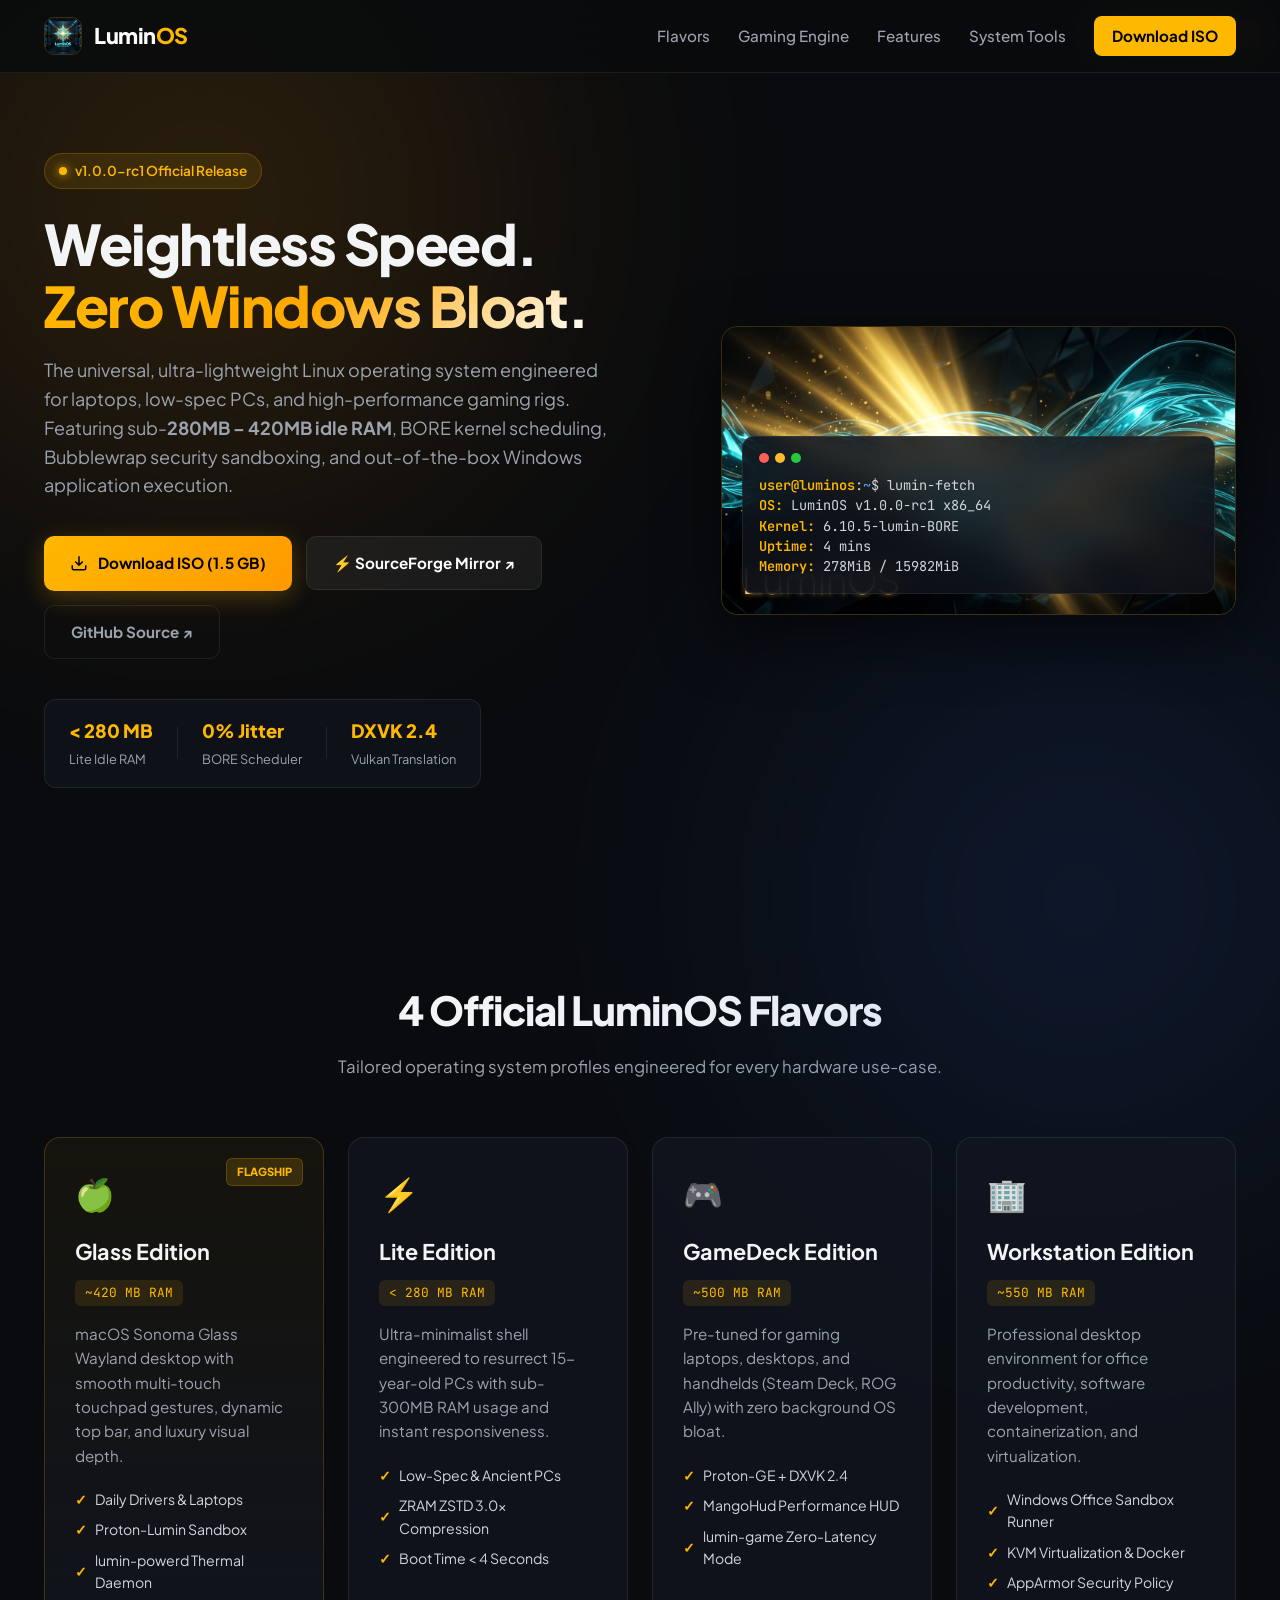
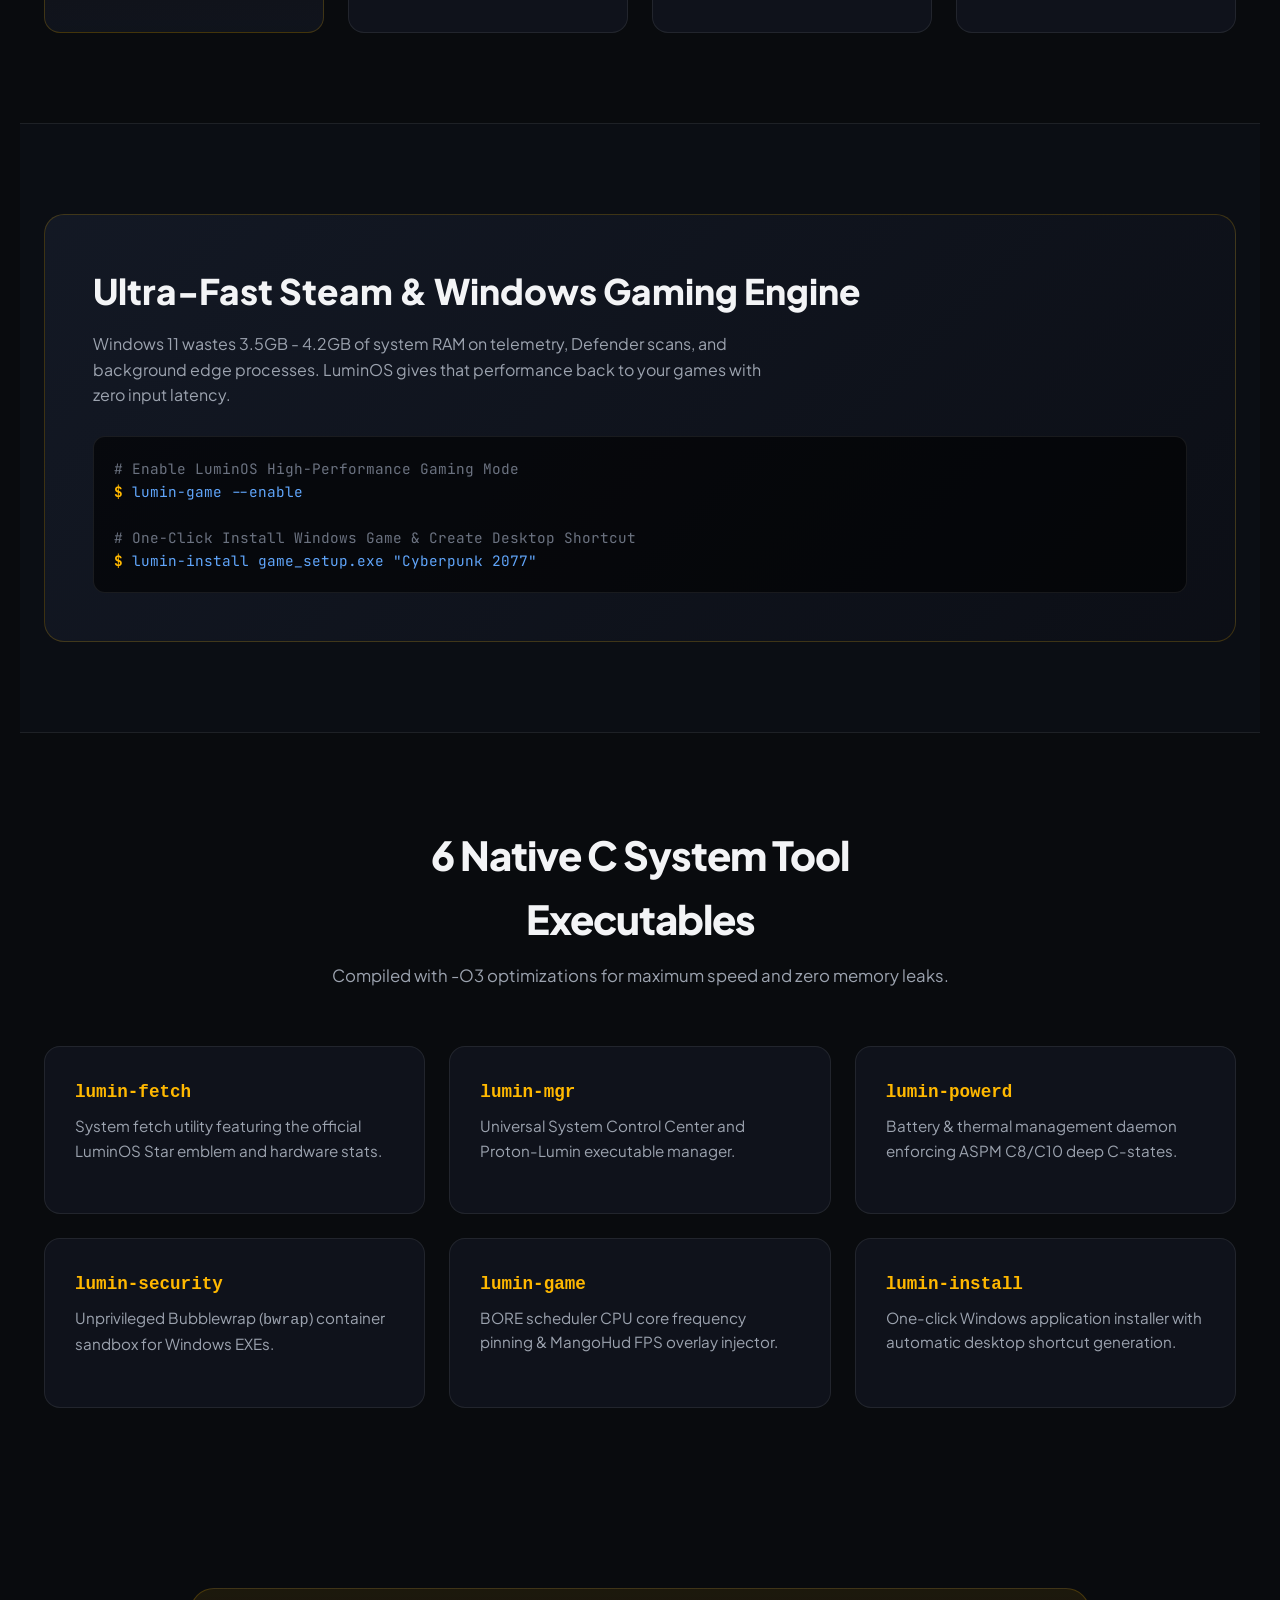
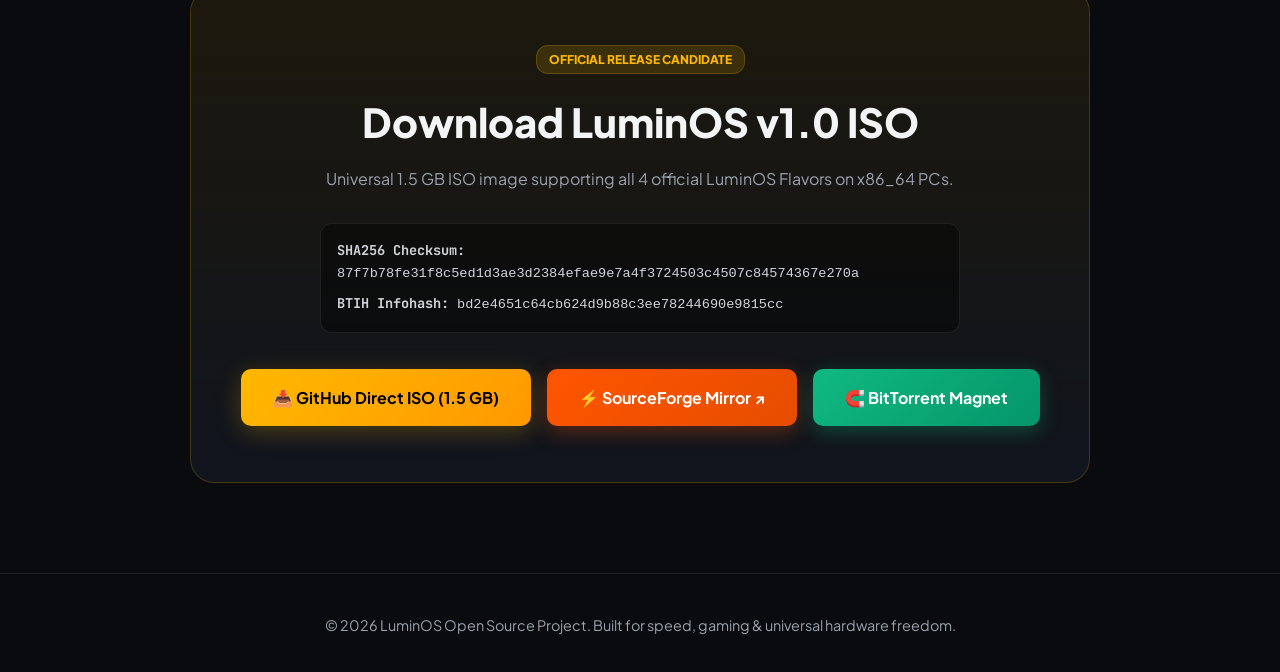
==== index.html @ b8eb276e "Fix: Deploy custom glassmorphic website directly to repo root with .nojekyll" ====
<!DOCTYPE html>
<html lang="en">
<head>
  <meta charset="UTF-8" />
  <meta name="viewport" content="width=device-width, initial-scale=1.0" />
  <title>LuminOS — Universal Ultra-Lightweight OS & Gaming Engine</title>
  <link rel="preconnect" href="https://fonts.googleapis.com">
  <link rel="preconnect" href="https://fonts.gstatic.com" crossorigin>
  <link href="https://fonts.googleapis.com/css2?family=Plus+Jakarta+Sans:wght@300;400;500;600;700;800&family=JetBrains+Mono:wght@400;500;600&display=swap" rel="stylesheet">
  <link rel="stylesheet" href="style.css" />
</head>
<body>
  <!-- Background Glow FX -->
  <div class="bg-glow-orb orb-1"></div>
  <div class="bg-glow-orb orb-2"></div>

  <!-- Navigation Bar -->
  <nav class="navbar">
    <div class="nav-container">
      <a href="#" class="nav-brand">
        <img src="assets/lumin-logo.jpg" alt="LuminOS Logo" class="brand-logo" />
        <span class="brand-name">Lumin<span>OS</span></span>
      </a>
      <div class="nav-links">
        <a href="#flavors">Flavors</a>
        <a href="#gaming">Gaming Engine</a>
        <a href="#features">Features</a>
        <a href="#tools">System Tools</a>
        <a href="#download" class="nav-btn-primary">Download ISO</a>
      </div>
    </div>
  </nav>

  <!-- Hero Section -->
  <header class="hero">
    <div class="hero-container">
      <div class="hero-text">
        <div class="hero-badge">
          <span class="badge-dot"></span>
          <span>v1.0.0-rc1 Official Release</span>
        </div>
        <h1 class="hero-title">
          Weightless Speed.<br>
          <span class="text-gradient">Zero Windows Bloat.</span>
        </h1>
        <p class="hero-description">
          The universal, ultra-lightweight Linux operating system engineered for laptops, low-spec PCs, and high-performance gaming rigs. Featuring sub-<strong>280MB – 420MB idle RAM</strong>, BORE kernel scheduling, Bubblewrap security sandboxing, and out-of-the-box Windows application execution.
        </p>

        <div class="hero-actions">
          <a href="#download" class="btn btn-gold">
            <svg class="btn-icon" viewBox="0 0 24 24" fill="none" stroke="currentColor" stroke-width="2"><path d="M21 15v4a2 2 0 0 1-2 2H5a2 2 0 0 1-2-2v-4M7 10l5 5 5-5M12 15V3"/></svg>
            Download ISO (1.5 GB)
          </a>
          <a href="https://sourceforge.net/projects/luminos/" target="_blank" class="btn btn-glass">
            ⚡ SourceForge Mirror ↗
          </a>
          <a href="https://github.com/nosleepzzz/luminos" target="_blank" class="btn btn-outline">
            GitHub Source ↗
          </a>
        </div>

        <div class="hero-stats">
          <div class="stat-item">
            <span class="stat-val">&lt; 280 MB</span>
            <span class="stat-lbl">Lite Idle RAM</span>
          </div>
          <div class="stat-divider"></div>
          <div class="stat-item">
            <span class="stat-val">0% Jitter</span>
            <span class="stat-lbl">BORE Scheduler</span>
          </div>
          <div class="stat-divider"></div>
          <div class="stat-item">
            <span class="stat-val">DXVK 2.4</span>
            <span class="stat-lbl">Vulkan Translation</span>
          </div>
        </div>
      </div>

      <div class="hero-visual">
        <div class="wallpaper-wrapper">
          <img src="assets/lumin-wallpaper.jpg" alt="LuminOS Desktop Wallpaper" class="hero-wallpaper" />
          <div class="glass-overlay-card">
            <div class="window-dots">
              <span class="dot red"></span>
              <span class="dot yellow"></span>
              <span class="dot green"></span>
            </div>
            <div class="fetch-preview">
              <span class="c-gold">user@luminos</span>:<span class="c-blue">~</span>$ lumin-fetch<br>
              <span class="c-gold">OS:</span> LuminOS v1.0.0-rc1 x86_64<br>
              <span class="c-gold">Kernel:</span> 6.10.5-lumin-BORE<br>
              <span class="c-gold">Uptime:</span> 4 mins<br>
              <span class="c-gold">Memory:</span> 278MiB / 15982MiB
            </div>
          </div>
        </div>
      </div>
    </div>
  </header>

  <!-- Flavors Section -->
  <section id="flavors" class="section">
    <div class="section-header">
      <h2 class="section-title">4 Official LuminOS Flavors</h2>
      <p class="section-desc">Tailored operating system profiles engineered for every hardware use-case.</p>
    </div>

    <div class="grid-4">
      <div class="card flavor-card featured">
        <div class="card-tag">FLAGSHIP</div>
        <div class="card-icon">🍏</div>
        <h3>Glass Edition</h3>
        <div class="ram-pill">~420 MB RAM</div>
        <p>macOS Sonoma Glass Wayland desktop with smooth multi-touch touchpad gestures, dynamic top bar, and luxury visual depth.</p>
        <ul class="check-list">
          <li>Daily Drivers & Laptops</li>
          <li>Proton-Lumin Sandbox</li>
          <li>lumin-powerd Thermal Daemon</li>
        </ul>
      </div>

      <div class="card flavor-card">
        <div class="card-icon">⚡</div>
        <h3>Lite Edition</h3>
        <div class="ram-pill">&lt; 280 MB RAM</div>
        <p>Ultra-minimalist shell engineered to resurrect 15-year-old PCs with sub-300MB RAM usage and instant responsiveness.</p>
        <ul class="check-list">
          <li>Low-Spec & Ancient PCs</li>
          <li>ZRAM ZSTD 3.0x Compression</li>
          <li>Boot Time &lt; 4 Seconds</li>
        </ul>
      </div>

      <div class="card flavor-card">
        <div class="card-icon">🎮</div>
        <h3>GameDeck Edition</h3>
        <div class="ram-pill">~500 MB RAM</div>
        <p>Pre-tuned for gaming laptops, desktops, and handhelds (Steam Deck, ROG Ally) with zero background OS bloat.</p>
        <ul class="check-list">
          <li>Proton-GE + DXVK 2.4</li>
          <li>MangoHud Performance HUD</li>
          <li>lumin-game Zero-Latency Mode</li>
        </ul>
      </div>

      <div class="card flavor-card">
        <div class="card-icon">🏢</div>
        <h3>Workstation Edition</h3>
        <div class="ram-pill">~550 MB RAM</div>
        <p>Professional desktop environment for office productivity, software development, containerization, and virtualization.</p>
        <ul class="check-list">
          <li>Windows Office Sandbox Runner</li>
          <li>KVM Virtualization & Docker</li>
          <li>AppArmor Security Policy</li>
        </ul>
      </div>
    </div>
  </section>

  <!-- Gaming Engine Banner -->
  <section id="gaming" class="section section-dark">
    <div class="container">
      <div class="gaming-banner">
        <div class="gb-content">
          <div class="card-tag gold">ZERO WINDOWS BULLSHIT</div>
          <h2>Ultra-Fast Steam & Windows Gaming Engine</h2>
          <p>Windows 11 wastes 3.5GB - 4.2GB of system RAM on telemetry, Defender scans, and background edge processes. LuminOS gives that performance back to your games with zero input latency.</p>

          <div class="code-block">
            <span class="code-comment"># Enable LuminOS High-Performance Gaming Mode</span><br>
            <span class="code-prompt">$</span> <span class="code-cmd">lumin-game --enable</span><br><br>
            <span class="code-comment"># One-Click Install Windows Game & Create Desktop Shortcut</span><br>
            <span class="code-prompt">$</span> <span class="code-cmd">lumin-install game_setup.exe "Cyberpunk 2077"</span>
          </div>
        </div>
      </div>
    </div>
  </section>

  <!-- Native C Tools Suite -->
  <section id="tools" class="section">
    <div class="section-header">
      <h2 class="section-title">6 Native C System Tool Executables</h2>
      <p class="section-desc">Compiled with -O3 optimizations for maximum speed and zero memory leaks.</p>
    </div>

    <div class="grid-3">
      <div class="card tool-card">
        <h4><code>lumin-fetch</code></h4>
        <p>System fetch utility featuring the official LuminOS Star emblem and hardware stats.</p>
      </div>
      <div class="card tool-card">
        <h4><code>lumin-mgr</code></h4>
        <p>Universal System Control Center and Proton-Lumin executable manager.</p>
      </div>
      <div class="card tool-card">
        <h4><code>lumin-powerd</code></h4>
        <p>Battery & thermal management daemon enforcing ASPM C8/C10 deep C-states.</p>
      </div>
      <div class="card tool-card">
        <h4><code>lumin-security</code></h4>
        <p>Unprivileged Bubblewrap (<code>bwrap</code>) container sandbox for Windows EXEs.</p>
      </div>
      <div class="card tool-card">
        <h4><code>lumin-game</code></h4>
        <p>BORE scheduler CPU core frequency pinning & MangoHud FPS overlay injector.</p>
      </div>
      <div class="card tool-card">
        <h4><code>lumin-install</code></h4>
        <p>One-click Windows application installer with automatic desktop shortcut generation.</p>
      </div>
    </div>
  </section>

  <!-- Download Section -->
  <section id="download" class="section download-section">
    <div class="download-card">
      <div class="dl-badge">OFFICIAL RELEASE CANDIDATE</div>
      <h2>Download LuminOS v1.0 ISO</h2>
      <p>Universal 1.5 GB ISO image supporting all 4 official LuminOS Flavors on x86_64 PCs.</p>

      <div class="hash-box">
        <div><strong>SHA256 Checksum:</strong> <code>87f7b78fe31f8c5ed1d3ae3d2384efae9e7a4f3724503c4507c84574367e270a</code></div>
        <div><strong>BTIH Infohash:</strong> <code>bd2e4651c64cb624d9b88c3ee78244690e9815cc</code></div>
      </div>

      <div class="dl-actions">
        <a href="https://github.com/nosleepzzz/luminos/releases/download/v1.0.0-rc1/lumin-os-v1.0.0-rc1-x86_64.iso" class="btn btn-gold btn-lg">
          📥 GitHub Direct ISO (1.5 GB)
        </a>
        <a href="https://sourceforge.net/projects/luminos/" target="_blank" class="btn btn-sf btn-lg">
          ⚡ SourceForge Mirror ↗
        </a>
        <a href="magnet:?xt=urn:btih:bd2e4651c64cb624d9b88c3ee78244690e9815cc&dn=lumin-os-v1.0.0-rc1-x86_64.iso&tr=udp://tracker.opentrackr.org:1337/announce&tr=udp://open.stealth.si:80/announce&tr=udp://tracker.torrent.eu.org:451/announce&tr=udp://tracker.dler.org:6969/announce" class="btn btn-magnet btn-lg">
          🧲 BitTorrent Magnet
        </a>
      </div>
    </div>
  </section>

  <footer class="site-footer">
    <p>© 2026 LuminOS Open Source Project. Built for speed, gaming & universal hardware freedom.</p>
  </footer>
</body>
</html>
---- style.css ----
/* LuminOS Modern Glassmorphism Styling System */
:root {
  --bg-dark: #090B0E;
  --bg-card: rgba(18, 22, 32, 0.75);
  --border-gold: rgba(255, 184, 0, 0.2);
  --border-subtle: rgba(255, 255, 255, 0.08);
  --gold-primary: #FFB800;
  --gold-hover: #FFA800;
  --gold-glow: rgba(255, 184, 0, 0.25);
  --text-main: #F3F4F6;
  --text-sub: #9CA3AF;
  --font-main: 'Plus Jakarta Sans', -apple-system, BlinkMacSystemFont, sans-serif;
  --font-mono: 'JetBrains Mono', monospace;
}

* {
  box-sizing: border-box;
  margin: 0;
  padding: 0;
}

body {
  background-color: var(--bg-dark);
  color: var(--text-main);
  font-family: var(--font-main);
  line-height: 1.6;
  overflow-x: hidden;
  position: relative;
}

/* Background Glow Orbs */
.bg-glow-orb {
  position: absolute;
  width: 600px;
  height: 600px;
  border-radius: 50%;
  filter: blur(140px);
  pointer-events: none;
  z-index: 0;
  opacity: 0.15;
}
.orb-1 {
  top: -100px;
  left: -100px;
  background: radial-gradient(circle, #FFB800, #FF6B00);
}
.orb-2 {
  top: 600px;
  right: -100px;
  background: radial-gradient(circle, #3B82F6, #1D4ED8);
}

/* Navigation Bar */
.navbar {
  position: sticky;
  top: 0;
  z-index: 100;
  background: rgba(9, 11, 14, 0.85);
  backdrop-filter: blur(20px);
  border-bottom: 1px solid var(--border-subtle);
  padding: 16px 0;
}

.nav-container {
  max-width: 1240px;
  margin: 0 auto;
  padding: 0 24px;
  display: flex;
  justify-content: space-between;
  align-items: center;
}

.nav-brand {
  display: flex;
  align-items: center;
  gap: 12px;
  text-decoration: none;
}

.brand-logo {
  width: 38px;
  height: 38px;
  border-radius: 10px;
  border: 1px solid var(--border-gold);
}

.brand-name {
  font-weight: 800;
  font-size: 1.35rem;
  color: #FFF;
  letter-spacing: -0.5px;
}
.brand-name span {
  color: var(--gold-primary);
}

.nav-links {
  display: flex;
  align-items: center;
  gap: 28px;
}

.nav-links a {
  color: var(--text-sub);
  text-decoration: none;
  font-size: 0.95rem;
  font-weight: 500;
  transition: color 0.2s ease;
}

.nav-links a:hover {
  color: #FFF;
}

.nav-btn-primary {
  background: var(--gold-primary);
  color: #000 !important;
  font-weight: 700 !important;
  padding: 8px 18px;
  border-radius: 8px;
  transition: transform 0.2s ease, box-shadow 0.2s ease !important;
}

.nav-btn-primary:hover {
  transform: translateY(-2px);
  box-shadow: 0 4px 16px var(--gold-glow);
}

/* Hero Section */
.hero {
  padding: 80px 0 100px 0;
  position: relative;
  z-index: 1;
}

.hero-container {
  max-width: 1240px;
  margin: 0 auto;
  padding: 0 24px;
  display: grid;
  grid-template-columns: 1.1fr 0.9fr;
  gap: 48px;
  align-items: center;
}

.hero-badge {
  display: inline-flex;
  align-items: center;
  gap: 8px;
  background: rgba(255, 184, 0, 0.1);
  border: 1px solid var(--border-gold);
  color: var(--gold-primary);
  padding: 6px 14px;
  border-radius: 20px;
  font-size: 0.85rem;
  font-weight: 600;
  margin-bottom: 24px;
}

.badge-dot {
  width: 8px;
  height: 8px;
  background: var(--gold-primary);
  border-radius: 50%;
  box-shadow: 0 0 10px var(--gold-primary);
}

.hero-title {
  font-size: 3.5rem;
  font-weight: 800;
  line-height: 1.1;
  letter-spacing: -1.5px;
  margin-bottom: 20px;
}

.text-gradient {
  background: linear-gradient(135deg, #FFB800 0%, #FFA800 50%, #FFF 100%);
  -webkit-background-clip: text;
  -webkit-text-fill-color: transparent;
}

.hero-description {
  font-size: 1.125rem;
  color: var(--text-sub);
  margin-bottom: 36px;
  max-width: 580px;
}

.hero-actions {
  display: flex;
  flex-wrap: wrap;
  gap: 14px;
  margin-bottom: 40px;
}

/* Buttons */
.btn {
  display: inline-flex;
  align-items: center;
  justify-content: center;
  gap: 10px;
  padding: 14px 26px;
  border-radius: 10px;
  font-weight: 700;
  font-size: 0.95rem;
  text-decoration: none;
  transition: all 0.25s ease;
  cursor: pointer;
}

.btn-icon {
  width: 18px;
  height: 18px;
}

.btn-gold {
  background: linear-gradient(135deg, #FFB800, #FF9900);
  color: #000;
  box-shadow: 0 6px 24px var(--gold-glow);
}
.btn-gold:hover {
  transform: translateY(-3px);
  box-shadow: 0 10px 32px var(--gold-glow);
}

.btn-glass {
  background: rgba(255, 255, 255, 0.06);
  border: 1px solid var(--border-subtle);
  color: #FFF;
  backdrop-filter: blur(10px);
}
.btn-glass:hover {
  background: rgba(255, 255, 255, 0.12);
  border-color: rgba(255, 255, 255, 0.2);
  transform: translateY(-3px);
}

.btn-outline {
  border: 1px solid var(--border-subtle);
  color: var(--text-sub);
}
.btn-outline:hover {
  color: #FFF;
  border-color: rgba(255, 255, 255, 0.2);
  transform: translateY(-3px);
}

.btn-sf {
  background: linear-gradient(135deg, #FF5500, #E64D00);
  color: #FFF;
  box-shadow: 0 6px 20px rgba(255, 85, 0, 0.3);
}
.btn-sf:hover {
  transform: translateY(-3px);
  box-shadow: 0 10px 28px rgba(255, 85, 0, 0.4);
}

.btn-magnet {
  background: linear-gradient(135deg, #10B981, #059669);
  color: #FFF;
  box-shadow: 0 6px 20px rgba(16, 185, 129, 0.3);
}
.btn-magnet:hover {
  transform: translateY(-3px);
  box-shadow: 0 10px 28px rgba(16, 185, 129, 0.4);
}

/* Hero Stats */
.hero-stats {
  display: flex;
  align-items: center;
  gap: 24px;
  background: rgba(18, 22, 32, 0.6);
  border: 1px solid var(--border-subtle);
  padding: 16px 24px;
  border-radius: 12px;
  width: fit-content;
}

.stat-val {
  display: block;
  font-weight: 800;
  font-size: 1.15rem;
  color: var(--gold-primary);
}
.stat-lbl {
  font-size: 0.8rem;
  color: var(--text-sub);
}
.stat-divider {
  width: 1px;
  height: 32px;
  background: var(--border-subtle);
}

/* Wallpaper Visual */
.wallpaper-wrapper {
  position: relative;
  border-radius: 16px;
  overflow: hidden;
  border: 1px solid var(--border-gold);
  box-shadow: 0 20px 60px rgba(0, 0, 0, 0.6);
}

.hero-wallpaper {
  width: 100%;
  display: block;
  border-radius: 16px;
}

.glass-overlay-card {
  position: absolute;
  bottom: 20px;
  left: 20px;
  right: 20px;
  background: rgba(15, 18, 26, 0.85);
  backdrop-filter: blur(16px);
  border: 1px solid var(--border-subtle);
  border-radius: 12px;
  padding: 16px;
}

.window-dots {
  display: flex;
  gap: 6px;
  margin-bottom: 12px;
}
.dot {
  width: 10px;
  height: 10px;
  border-radius: 50%;
}
.dot.red { background: #FF5F56; }
.dot.yellow { background: #FFBD2E; }
.dot.green { background: #27C93F; }

.fetch-preview {
  font-family: var(--font-mono);
  font-size: 0.85rem;
  line-height: 1.5;
  color: #D1D5DB;
}
.c-gold { color: var(--gold-primary); font-weight: 600; }
.c-blue { color: #60A5FA; }

/* Section Styling */
.section {
  padding: 90px 0;
  max-width: 1240px;
  margin: 0 auto;
  padding-left: 24px;
  padding-right: 24px;
}

.section-dark {
  background: rgba(15, 18, 26, 0.5);
  border-top: 1px solid var(--border-subtle);
  border-bottom: 1px solid var(--border-subtle);
}

.section-header {
  text-align: center;
  max-width: 640px;
  margin: 0 auto 56px auto;
}

.section-title {
  font-size: 2.5rem;
  font-weight: 800;
  letter-spacing: -1px;
  margin-bottom: 12px;
}

.section-desc {
  color: var(--text-sub);
  font-size: 1.05rem;
}

/* Grids & Cards */
.grid-4 {
  display: grid;
  grid-template-columns: repeat(auto-fit, minmax(260px, 1fr));
  gap: 24px;
}

.grid-3 {
  display: grid;
  grid-template-columns: repeat(auto-fit, minmax(320px, 1fr));
  gap: 24px;
}

.card {
  background: var(--bg-card);
  border: 1px solid var(--border-subtle);
  border-radius: 16px;
  padding: 30px;
  position: relative;
  transition: transform 0.25s ease, border-color 0.25s ease;
}

.card:hover {
  transform: translateY(-4px);
  border-color: var(--border-gold);
}

.card.featured {
  border-color: var(--border-gold);
  background: linear-gradient(180deg, rgba(255, 184, 0, 0.05) 0%, rgba(18, 22, 32, 0.8) 100%);
}

.card-tag {
  position: absolute;
  top: 20px;
  right: 20px;
  font-size: 0.7rem;
  font-weight: 800;
  padding: 4px 10px;
  border-radius: 6px;
  background: rgba(255, 184, 0, 0.15);
  color: var(--gold-primary);
  border: 1px solid var(--border-gold);
}

.card-icon {
  font-size: 2rem;
  margin-bottom: 16px;
}

.card h3 {
  font-size: 1.35rem;
  font-weight: 700;
  margin-bottom: 8px;
}

.ram-pill {
  display: inline-block;
  font-family: var(--font-mono);
  font-size: 0.8rem;
  color: var(--gold-primary);
  background: rgba(255, 184, 0, 0.1);
  padding: 3px 10px;
  border-radius: 6px;
  margin-bottom: 16px;
}

.card p {
  color: var(--text-sub);
  font-size: 0.95rem;
  margin-bottom: 20px;
}

.check-list {
  list-style: none;
}
.check-list li {
  font-size: 0.88rem;
  color: #D1D5DB;
  margin-bottom: 8px;
  display: flex;
  align-items: center;
  gap: 8px;
}
.check-list li::before {
  content: "✓";
  color: var(--gold-primary);
  font-weight: 800;
}

/* Gaming Banner */
.gaming-banner {
  background: linear-gradient(135deg, rgba(20, 26, 38, 0.9), rgba(12, 15, 22, 0.9));
  border: 1px solid var(--border-gold);
  border-radius: 20px;
  padding: 48px;
}

.gb-content h2 {
  font-size: 2.2rem;
  font-weight: 800;
  margin-bottom: 12px;
}

.gb-content p {
  color: var(--text-sub);
  max-width: 680px;
  margin-bottom: 28px;
}

.code-block {
  background: rgba(0, 0, 0, 0.6);
  border: 1px solid var(--border-subtle);
  border-radius: 12px;
  padding: 20px;
  font-family: var(--font-mono);
  font-size: 0.9rem;
}
.code-comment { color: #6B7280; }
.code-prompt { color: var(--gold-primary); font-weight: 700; }
.code-cmd { color: #60A5FA; }

/* Tool Cards */
.tool-card h4 {
  font-family: var(--font-mono);
  font-size: 1.1rem;
  color: var(--gold-primary);
  margin-bottom: 8px;
}

/* Download Card */
.download-card {
  background: linear-gradient(180deg, rgba(255, 184, 0, 0.08) 0%, rgba(18, 22, 32, 0.9) 100%);
  border: 1px solid var(--border-gold);
  border-radius: 24px;
  padding: 56px 40px;
  text-align: center;
  max-width: 900px;
  margin: 0 auto;
}

.dl-badge {
  display: inline-block;
  font-size: 0.75rem;
  font-weight: 800;
  color: var(--gold-primary);
  background: rgba(255, 184, 0, 0.15);
  padding: 4px 12px;
  border-radius: 12px;
  margin-bottom: 16px;
  border: 1px solid var(--border-gold);
}

.download-card h2 {
  font-size: 2.5rem;
  font-weight: 800;
  margin-bottom: 12px;
}

.download-card p {
  color: var(--text-sub);
  margin-bottom: 32px;
}

.hash-box {
  background: rgba(0, 0, 0, 0.4);
  border: 1px solid var(--border-subtle);
  border-radius: 12px;
  padding: 16px;
  font-family: var(--font-mono);
  font-size: 0.85rem;
  color: #D1D5DB;
  max-width: 640px;
  margin: 0 auto 36px auto;
  text-align: left;
  display: flex;
  flex-direction: column;
  gap: 8px;
}

.dl-actions {
  display: flex;
  flex-wrap: wrap;
  justify-content: center;
  gap: 16px;
}

.btn-lg {
  padding: 16px 32px;
  font-size: 1rem;
}

/* Footer */
.site-footer {
  text-align: center;
  padding: 40px 0;
  border-top: 1px solid var(--border-subtle);
  color: var(--text-sub);
  font-size: 0.9rem;
}

/* Responsive */
@media (max-width: 960px) {
  .hero-container {
    grid-template-columns: 1fr;
  }
  .hero-title {
    font-size: 2.75rem;
  }
  .nav-links {
    display: none;
  }
}
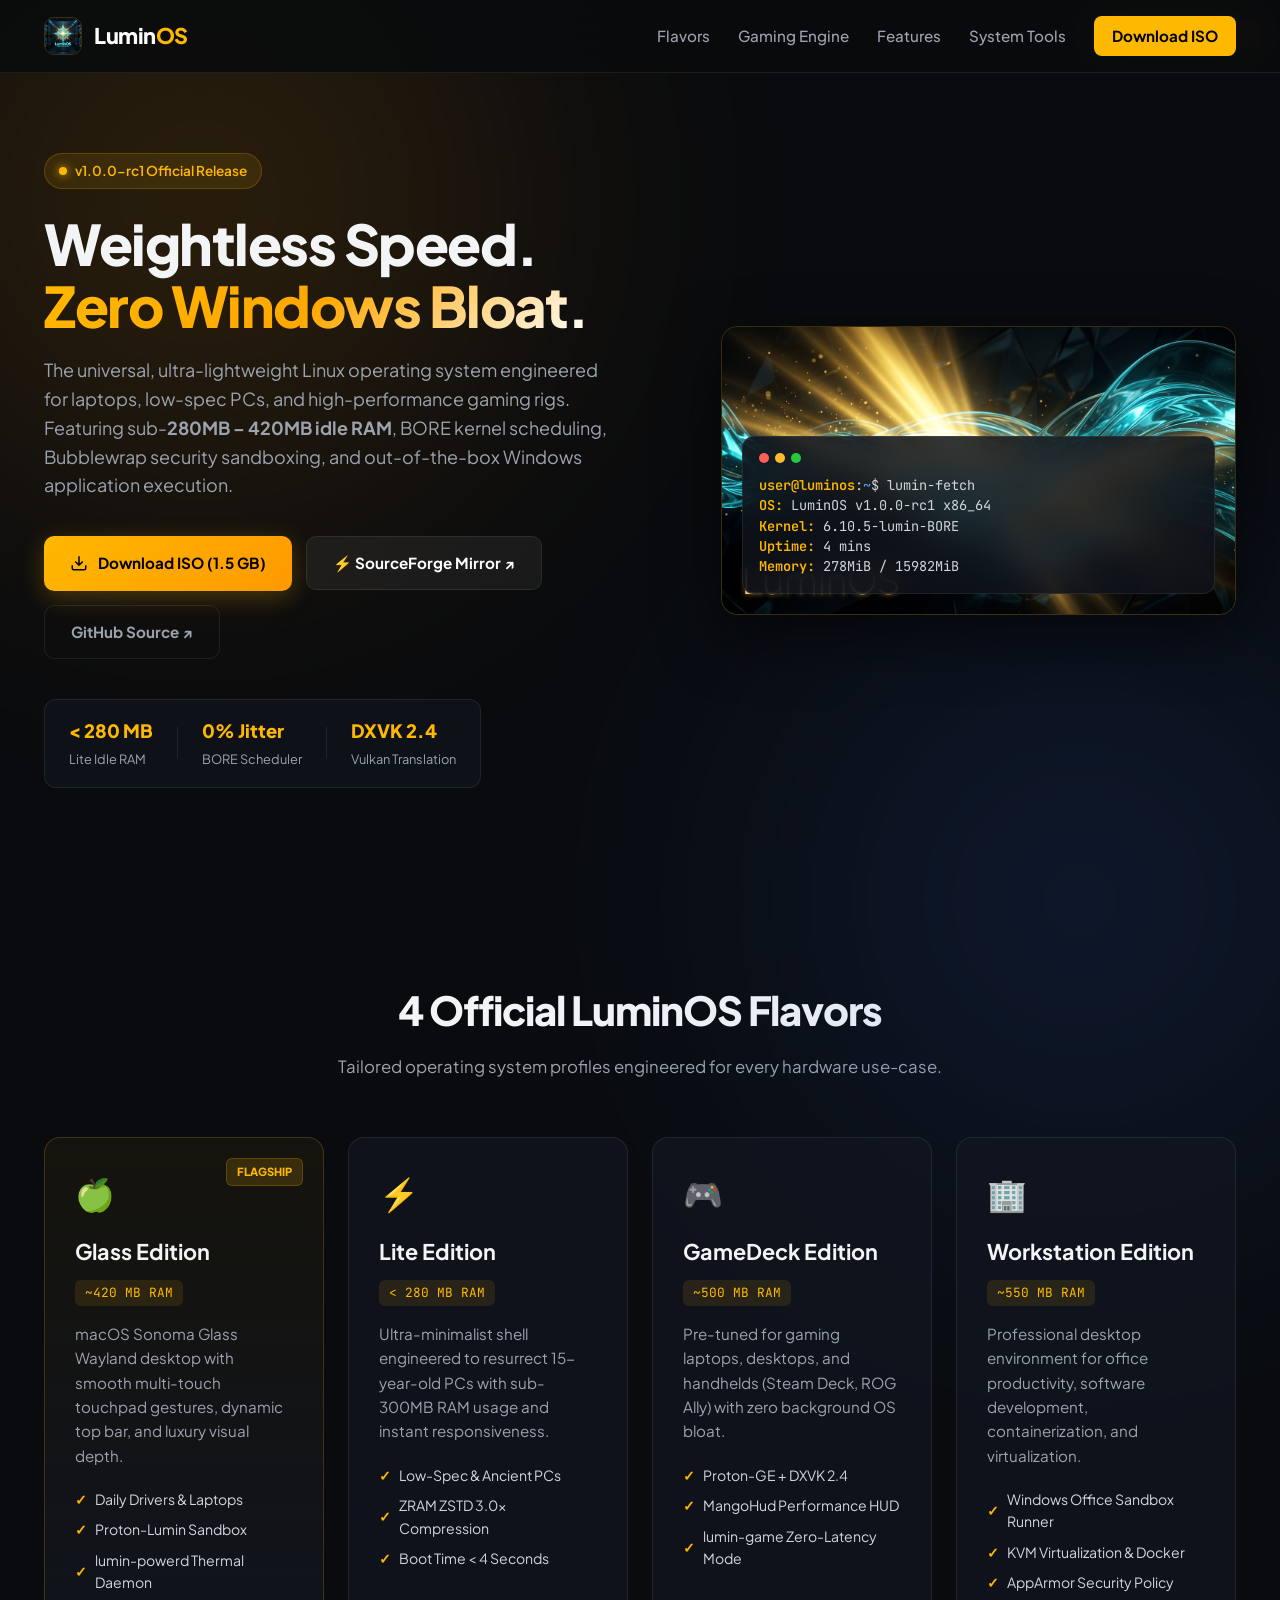
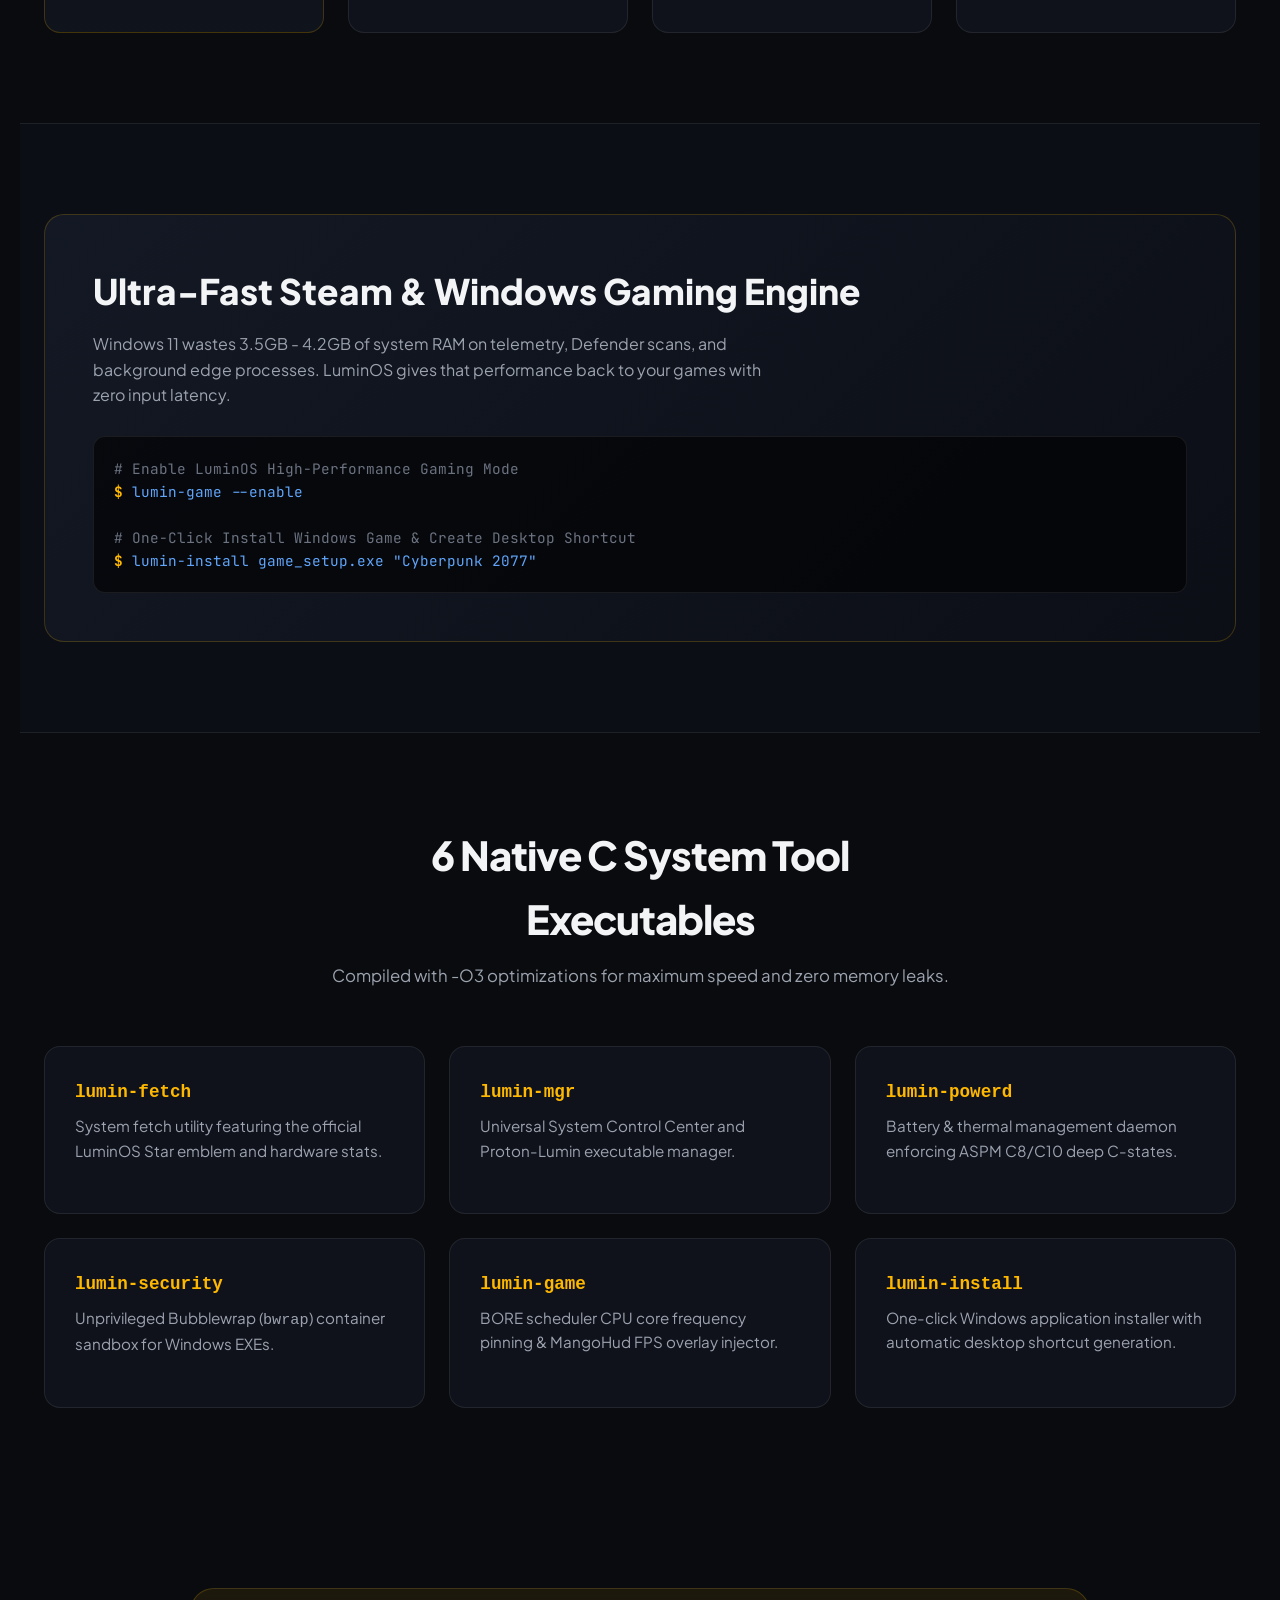
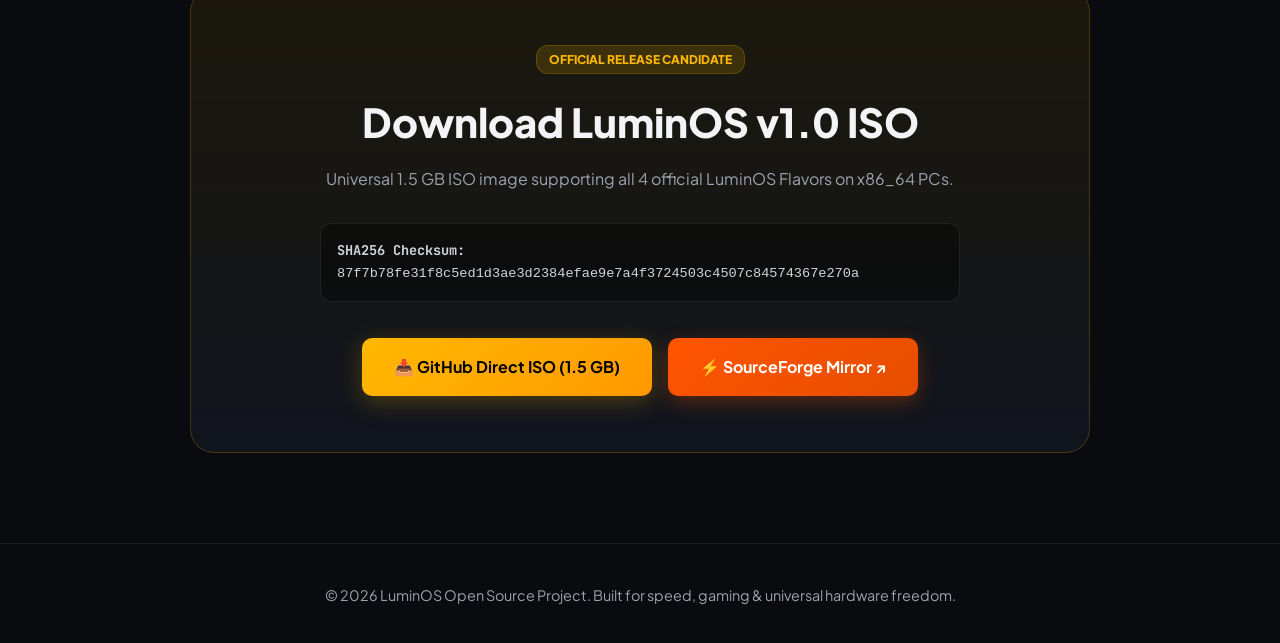
==== commit 46b79d50: "Clean up documentation: Remove BitTorrent mentions and highlight GitHub CDN & SourceForge direct clo" ====
--- a/index.html
+++ b/index.html
@@ -223,7 +223,6 @@
 
       <div class="hash-box">
         <div><strong>SHA256 Checksum:</strong> <code>87f7b78fe31f8c5ed1d3ae3d2384efae9e7a4f3724503c4507c84574367e270a</code></div>
-        <div><strong>BTIH Infohash:</strong> <code>bd2e4651c64cb624d9b88c3ee78244690e9815cc</code></div>
       </div>
 
       <div class="dl-actions">
@@ -233,9 +232,6 @@
         <a href="https://sourceforge.net/projects/luminos/" target="_blank" class="btn btn-sf btn-lg">
           ⚡ SourceForge Mirror ↗
         </a>
-        <a href="magnet:?xt=urn:btih:bd2e4651c64cb624d9b88c3ee78244690e9815cc&dn=lumin-os-v1.0.0-rc1-x86_64.iso&tr=udp://tracker.opentrackr.org:1337/announce&tr=udp://open.stealth.si:80/announce&tr=udp://tracker.torrent.eu.org:451/announce&tr=udp://tracker.dler.org:6969/announce" class="btn btn-magnet btn-lg">
-          🧲 BitTorrent Magnet
-        </a>
       </div>
     </div>
   </section>
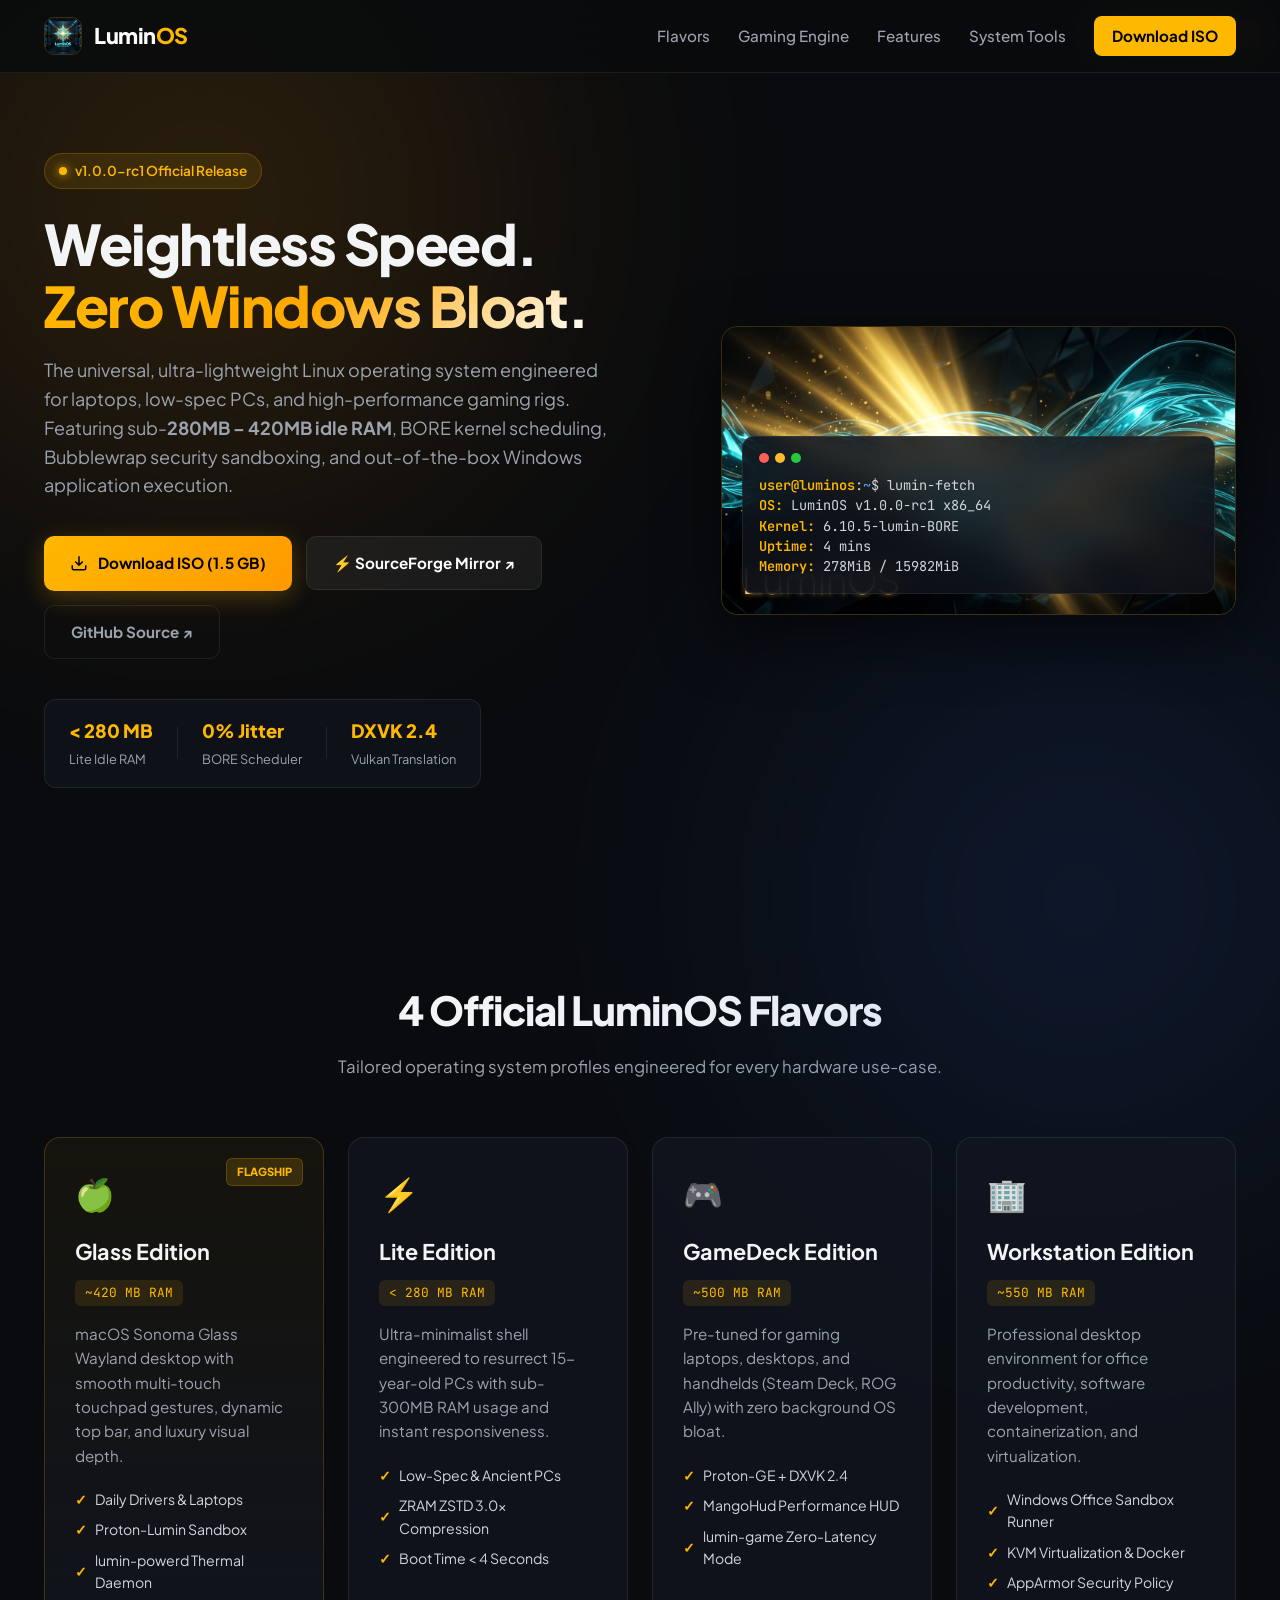
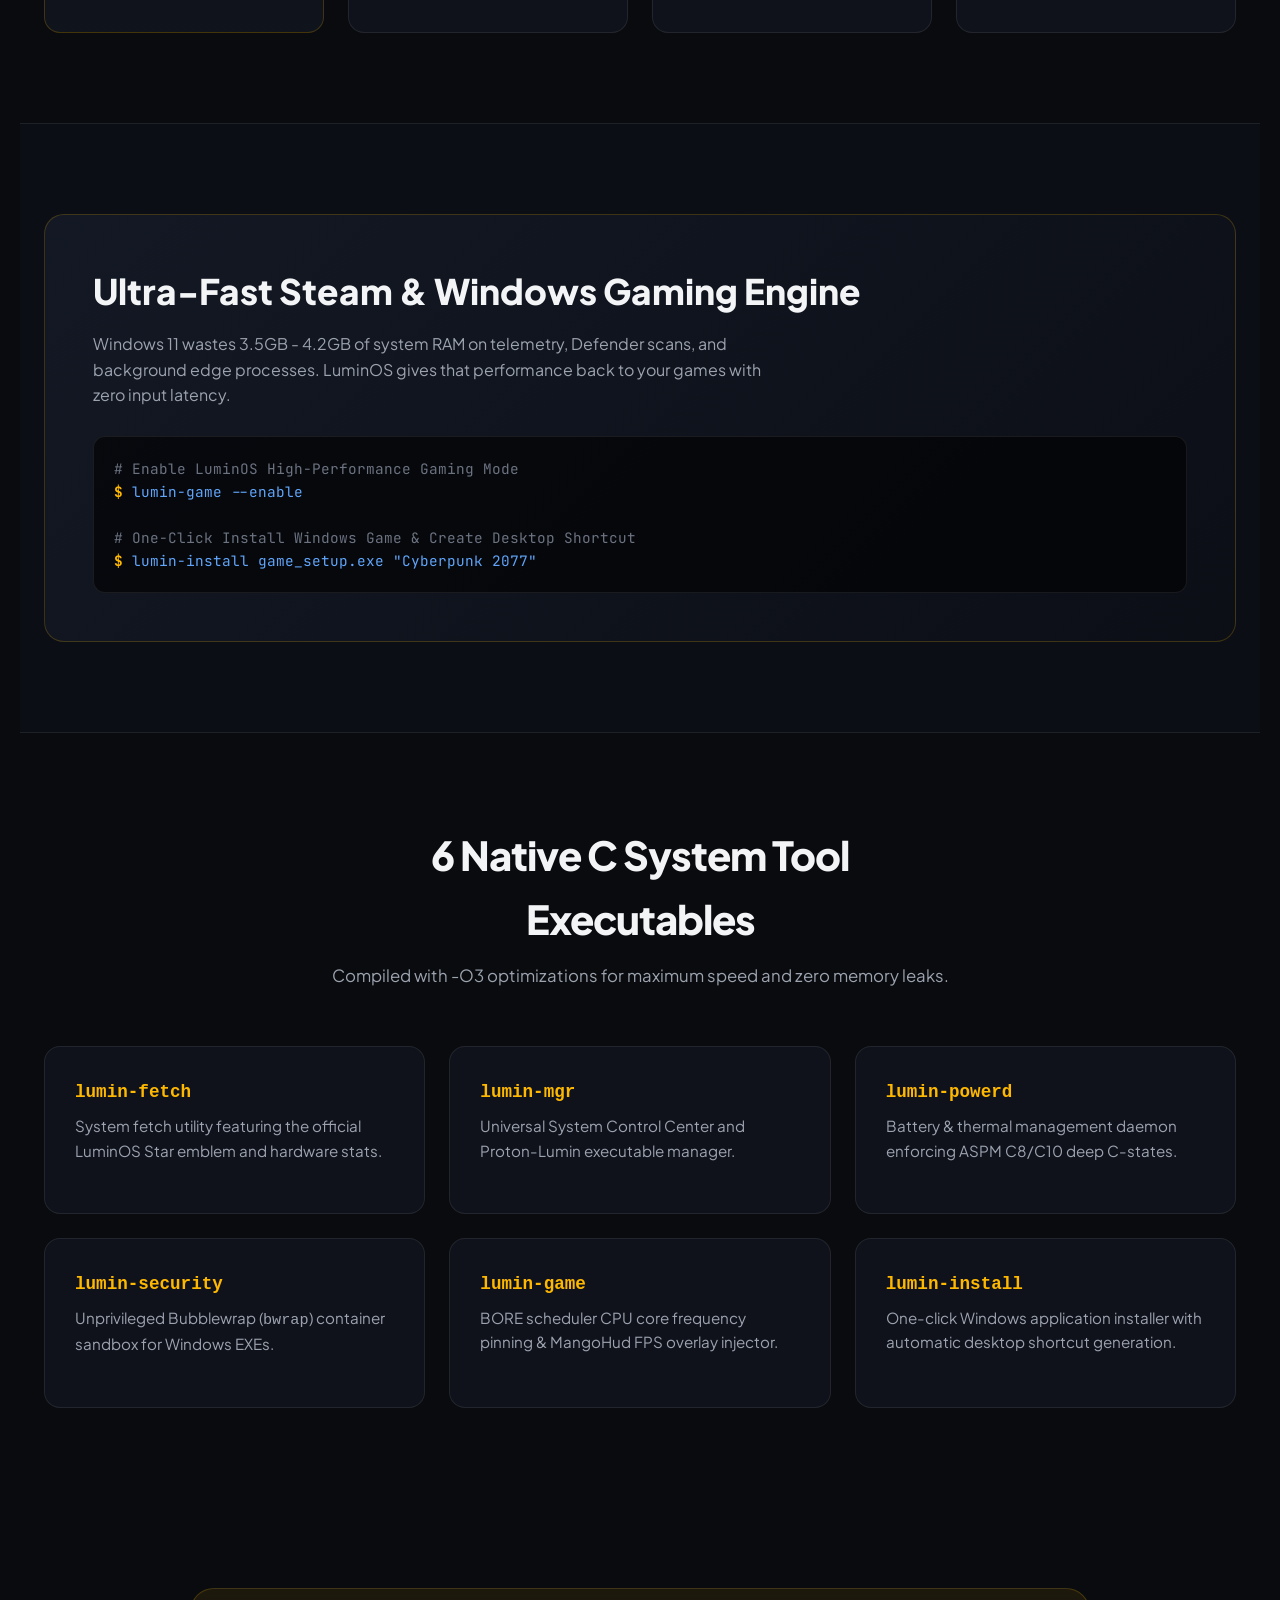
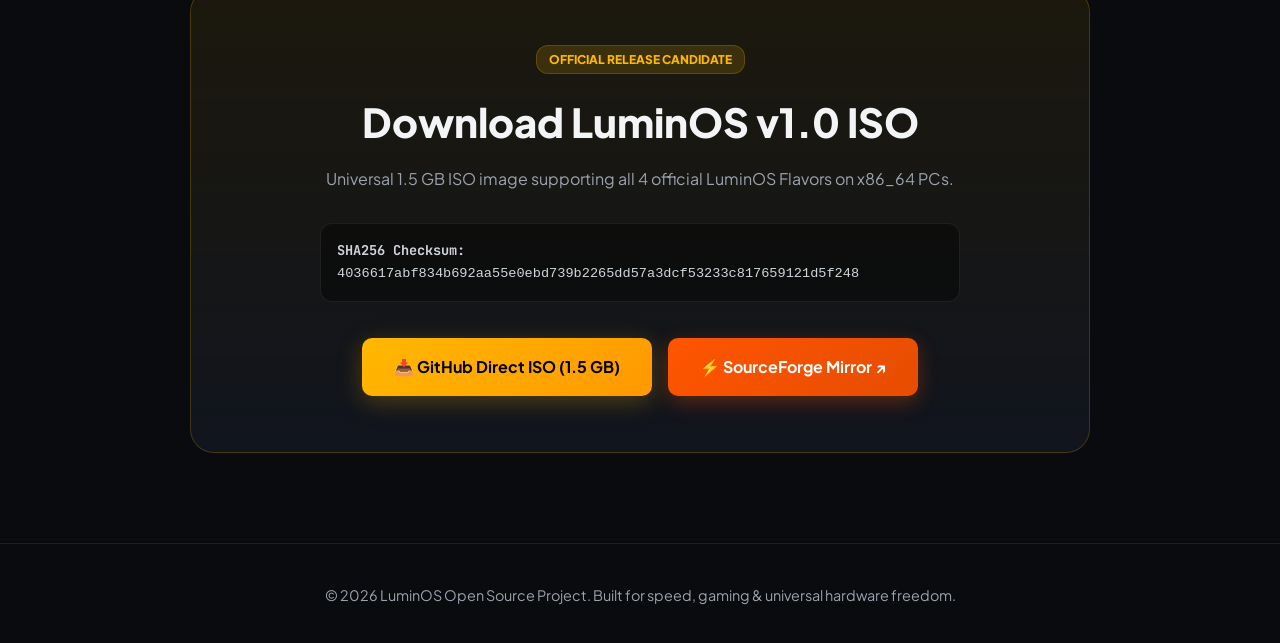
==== commit 8f8845bb: "Update SHA256 checksum for freshly branded ISO" ====
--- a/index.html
+++ b/index.html
@@ -222,7 +222,7 @@
       <p>Universal 1.5 GB ISO image supporting all 4 official LuminOS Flavors on x86_64 PCs.</p>
 
       <div class="hash-box">
-        <div><strong>SHA256 Checksum:</strong> <code>87f7b78fe31f8c5ed1d3ae3d2384efae9e7a4f3724503c4507c84574367e270a</code></div>
+        <div><strong>SHA256 Checksum:</strong> <code>4036617abf834b692aa55e0ebd739b2265dd57a3dcf53233c817659121d5f248</code></div>
       </div>
 
       <div class="dl-actions">
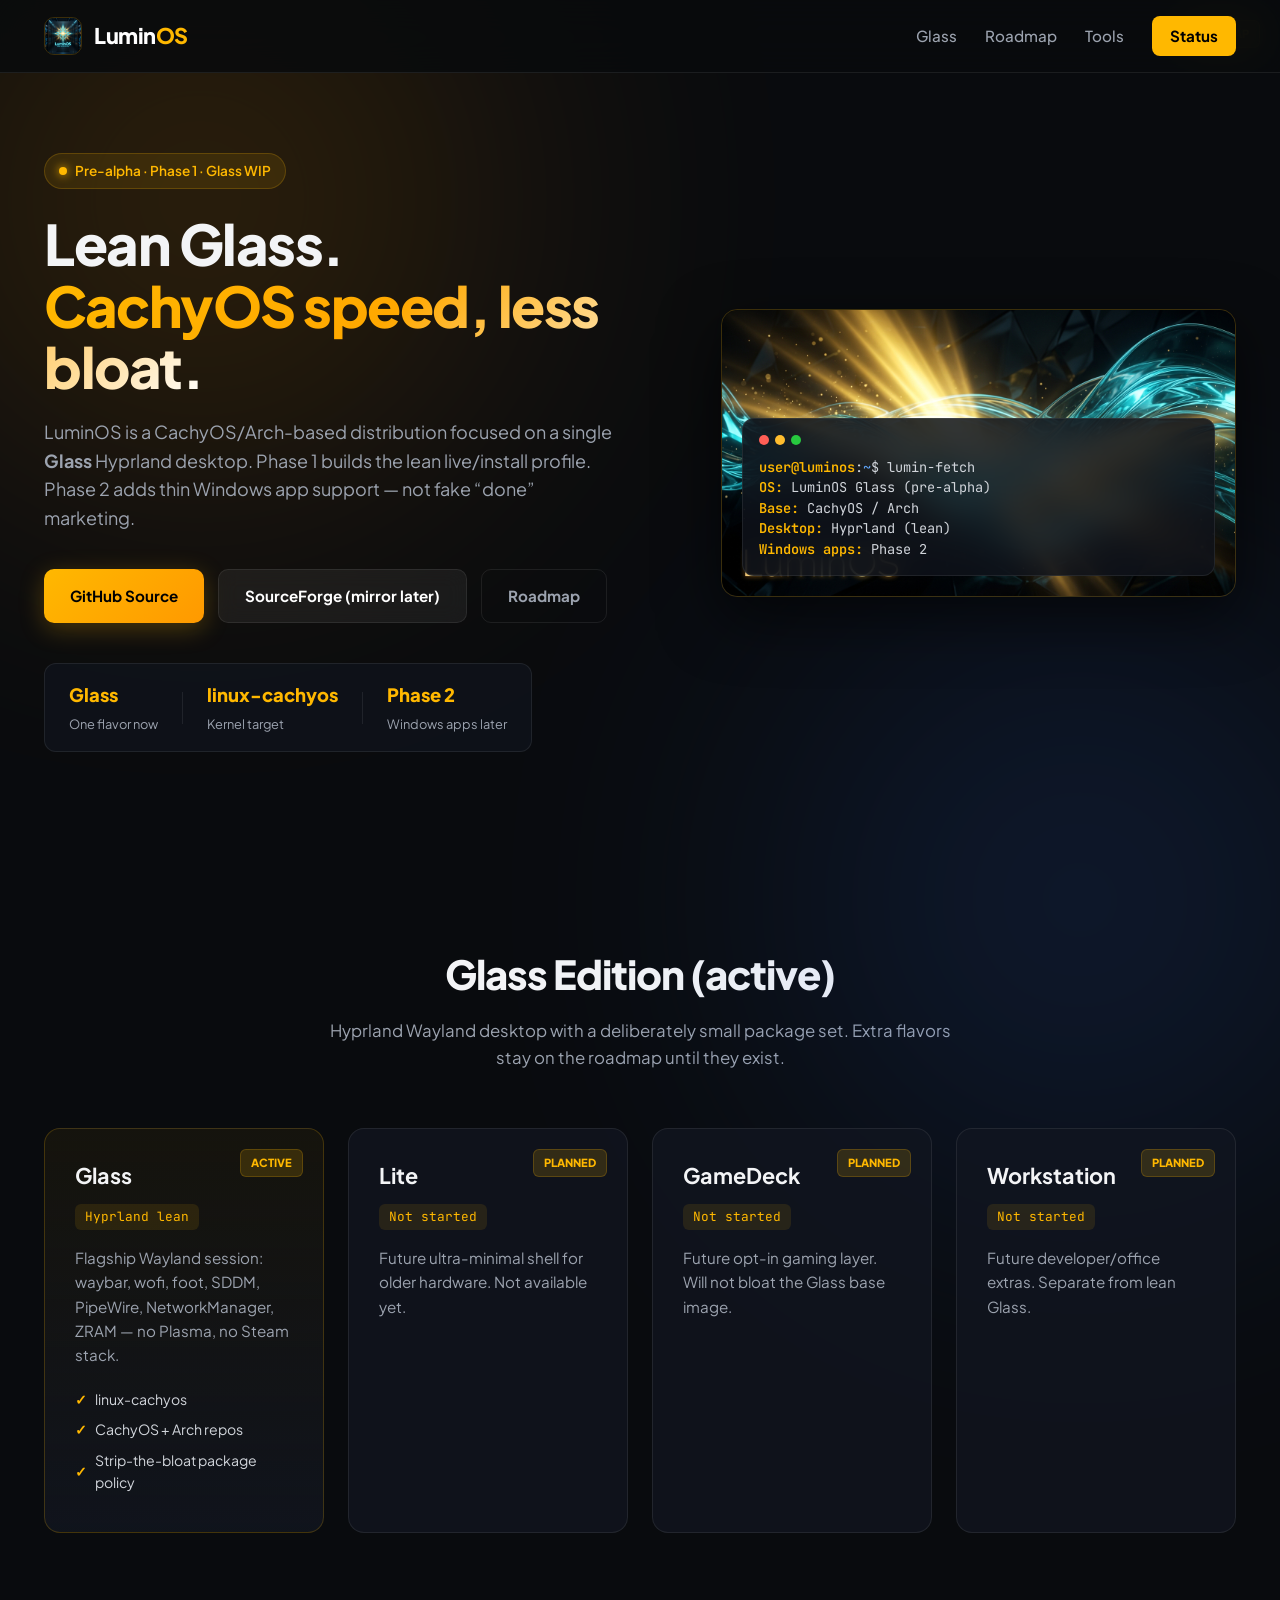
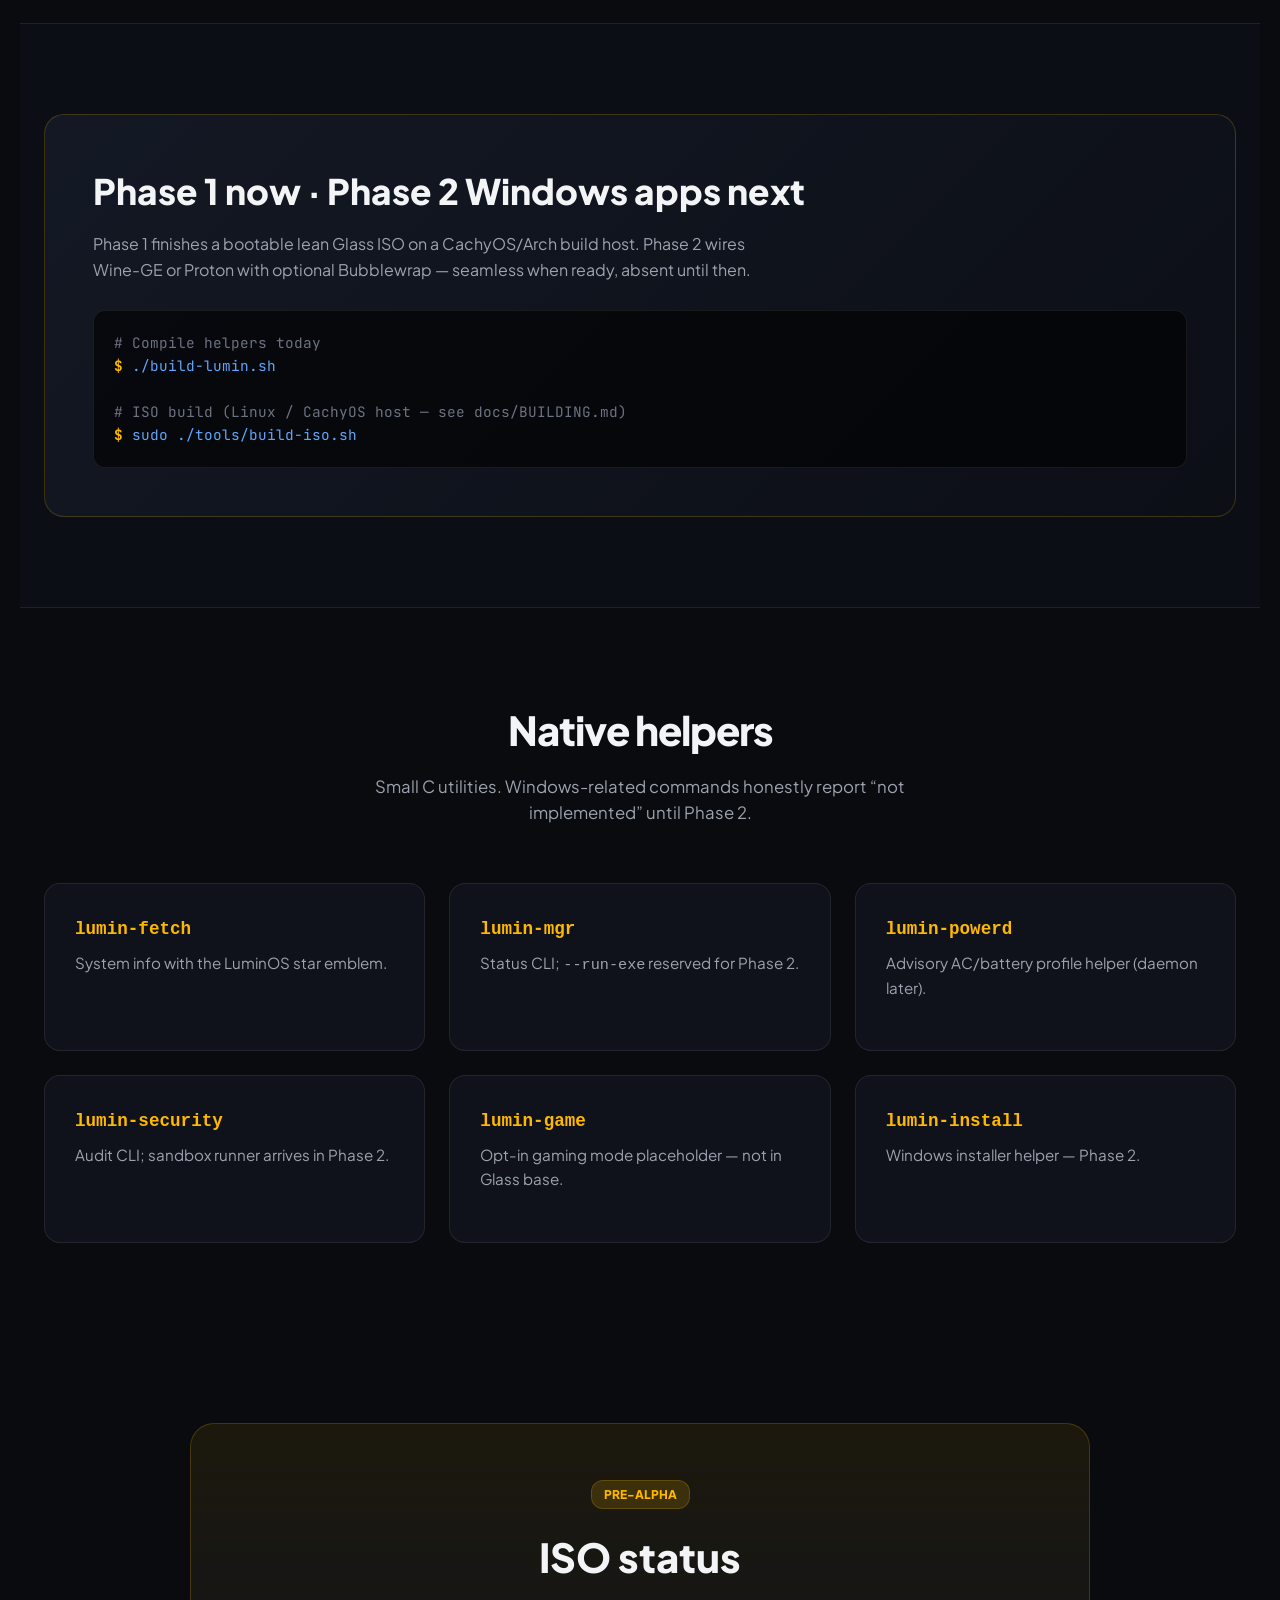
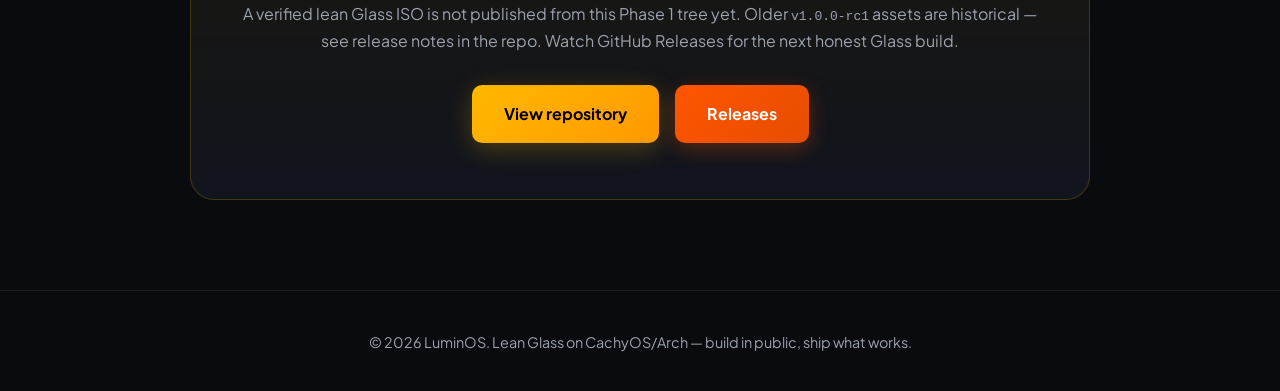
==== commit e4abd0c2: "Establish Phase 1 lean CachyOS Glass foundation. Rebase the ISO profile onto linux-cachyos with a le" ====
--- a/index.html
+++ b/index.html
@@ -3,18 +3,16 @@
 <head>
   <meta charset="UTF-8" />
   <meta name="viewport" content="width=device-width, initial-scale=1.0" />
-  <title>LuminOS — Universal Ultra-Lightweight OS & Gaming Engine</title>
+  <title>LuminOS — Lean CachyOS Glass (Hyprland)</title>
   <link rel="preconnect" href="https://fonts.googleapis.com">
   <link rel="preconnect" href="https://fonts.gstatic.com" crossorigin>
   <link href="https://fonts.googleapis.com/css2?family=Plus+Jakarta+Sans:wght@300;400;500;600;700;800&family=JetBrains+Mono:wght@400;500;600&display=swap" rel="stylesheet">
   <link rel="stylesheet" href="style.css" />
 </head>
 <body>
-  <!-- Background Glow FX -->
   <div class="bg-glow-orb orb-1"></div>
   <div class="bg-glow-orb orb-2"></div>
 
-  <!-- Navigation Bar -->
   <nav class="navbar">
     <div class="nav-container">
       <a href="#" class="nav-brand">
@@ -22,58 +20,56 @@
         <span class="brand-name">Lumin<span>OS</span></span>
       </a>
       <div class="nav-links">
-        <a href="#flavors">Flavors</a>
-        <a href="#gaming">Gaming Engine</a>
-        <a href="#features">Features</a>
-        <a href="#tools">System Tools</a>
-        <a href="#download" class="nav-btn-primary">Download ISO</a>
+        <a href="#glass">Glass</a>
+        <a href="#roadmap">Roadmap</a>
+        <a href="#tools">Tools</a>
+        <a href="#download" class="nav-btn-primary">Status</a>
       </div>
     </div>
   </nav>
 
-  <!-- Hero Section -->
   <header class="hero">
     <div class="hero-container">
       <div class="hero-text">
         <div class="hero-badge">
           <span class="badge-dot"></span>
-          <span>v1.0.0-rc1 Official Release</span>
+          <span>Pre-alpha · Phase 1 · Glass WIP</span>
         </div>
         <h1 class="hero-title">
-          Weightless Speed.<br>
-          <span class="text-gradient">Zero Windows Bloat.</span>
+          Lean Glass.<br>
+          <span class="text-gradient">CachyOS speed, less bloat.</span>
         </h1>
         <p class="hero-description">
-          The universal, ultra-lightweight Linux operating system engineered for laptops, low-spec PCs, and high-performance gaming rigs. Featuring sub-<strong>280MB – 420MB idle RAM</strong>, BORE kernel scheduling, Bubblewrap security sandboxing, and out-of-the-box Windows application execution.
+          LuminOS is a CachyOS/Arch-based distribution focused on a single <strong>Glass</strong> Hyprland desktop.
+          Phase 1 builds the lean live/install profile. Phase 2 adds thin Windows app support — not fake “done” marketing.
         </p>
 
         <div class="hero-actions">
-          <a href="#download" class="btn btn-gold">
-            <svg class="btn-icon" viewBox="0 0 24 24" fill="none" stroke="currentColor" stroke-width="2"><path d="M21 15v4a2 2 0 0 1-2 2H5a2 2 0 0 1-2-2v-4M7 10l5 5 5-5M12 15V3"/></svg>
-            Download ISO (1.5 GB)
+          <a href="https://github.com/nosleepzzz/luminos" target="_blank" class="btn btn-gold">
+            GitHub Source
           </a>
           <a href="https://sourceforge.net/projects/luminos/" target="_blank" class="btn btn-glass">
-            ⚡ SourceForge Mirror ↗
+            SourceForge (mirror later)
           </a>
-          <a href="https://github.com/nosleepzzz/luminos" target="_blank" class="btn btn-outline">
-            GitHub Source ↗
+          <a href="#roadmap" class="btn btn-outline">
+            Roadmap
           </a>
         </div>
 
         <div class="hero-stats">
           <div class="stat-item">
-            <span class="stat-val">&lt; 280 MB</span>
-            <span class="stat-lbl">Lite Idle RAM</span>
+            <span class="stat-val">Glass</span>
+            <span class="stat-lbl">One flavor now</span>
           </div>
           <div class="stat-divider"></div>
           <div class="stat-item">
-            <span class="stat-val">0% Jitter</span>
-            <span class="stat-lbl">BORE Scheduler</span>
+            <span class="stat-val">linux-cachyos</span>
+            <span class="stat-lbl">Kernel target</span>
           </div>
           <div class="stat-divider"></div>
           <div class="stat-item">
-            <span class="stat-val">DXVK 2.4</span>
-            <span class="stat-lbl">Vulkan Translation</span>
+            <span class="stat-val">Phase 2</span>
+            <span class="stat-lbl">Windows apps later</span>
           </div>
         </div>
       </div>
@@ -89,10 +85,10 @@
             </div>
             <div class="fetch-preview">
               <span class="c-gold">user@luminos</span>:<span class="c-blue">~</span>$ lumin-fetch<br>
-              <span class="c-gold">OS:</span> LuminOS v1.0.0-rc1 x86_64<br>
-              <span class="c-gold">Kernel:</span> 6.10.5-lumin-BORE<br>
-              <span class="c-gold">Uptime:</span> 4 mins<br>
-              <span class="c-gold">Memory:</span> 278MiB / 15982MiB
+              <span class="c-gold">OS:</span> LuminOS Glass (pre-alpha)<br>
+              <span class="c-gold">Base:</span> CachyOS / Arch<br>
+              <span class="c-gold">Desktop:</span> Hyprland (lean)<br>
+              <span class="c-gold">Windows apps:</span> Phase 2
             </div>
           </div>
         </div>
@@ -100,144 +96,126 @@
     </div>
   </header>
 
-  <!-- Flavors Section -->
-  <section id="flavors" class="section">
+  <section id="glass" class="section">
     <div class="section-header">
-      <h2 class="section-title">4 Official LuminOS Flavors</h2>
-      <p class="section-desc">Tailored operating system profiles engineered for every hardware use-case.</p>
+      <h2 class="section-title">Glass Edition (active)</h2>
+      <p class="section-desc">Hyprland Wayland desktop with a deliberately small package set. Extra flavors stay on the roadmap until they exist.</p>
     </div>
 
     <div class="grid-4">
       <div class="card flavor-card featured">
-        <div class="card-tag">FLAGSHIP</div>
-        <div class="card-icon">🍏</div>
-        <h3>Glass Edition</h3>
-        <div class="ram-pill">~420 MB RAM</div>
-        <p>macOS Sonoma Glass Wayland desktop with smooth multi-touch touchpad gestures, dynamic top bar, and luxury visual depth.</p>
+        <div class="card-tag">ACTIVE</div>
+        <h3>Glass</h3>
+        <div class="ram-pill">Hyprland lean</div>
+        <p>Flagship Wayland session: waybar, wofi, foot, SDDM, PipeWire, NetworkManager, ZRAM — no Plasma, no Steam stack.</p>
         <ul class="check-list">
-          <li>Daily Drivers & Laptops</li>
-          <li>Proton-Lumin Sandbox</li>
-          <li>lumin-powerd Thermal Daemon</li>
+          <li>linux-cachyos</li>
+          <li>CachyOS + Arch repos</li>
+          <li>Strip-the-bloat package policy</li>
         </ul>
       </div>
 
       <div class="card flavor-card">
-        <div class="card-icon">⚡</div>
-        <h3>Lite Edition</h3>
-        <div class="ram-pill">&lt; 280 MB RAM</div>
-        <p>Ultra-minimalist shell engineered to resurrect 15-year-old PCs with sub-300MB RAM usage and instant responsiveness.</p>
-        <ul class="check-list">
-          <li>Low-Spec & Ancient PCs</li>
-          <li>ZRAM ZSTD 3.0x Compression</li>
-          <li>Boot Time &lt; 4 Seconds</li>
-        </ul>
+        <div class="card-tag">PLANNED</div>
+        <h3>Lite</h3>
+        <div class="ram-pill">Not started</div>
+        <p>Future ultra-minimal shell for older hardware. Not available yet.</p>
       </div>
 
       <div class="card flavor-card">
-        <div class="card-icon">🎮</div>
-        <h3>GameDeck Edition</h3>
-        <div class="ram-pill">~500 MB RAM</div>
-        <p>Pre-tuned for gaming laptops, desktops, and handhelds (Steam Deck, ROG Ally) with zero background OS bloat.</p>
-        <ul class="check-list">
-          <li>Proton-GE + DXVK 2.4</li>
-          <li>MangoHud Performance HUD</li>
-          <li>lumin-game Zero-Latency Mode</li>
-        </ul>
+        <div class="card-tag">PLANNED</div>
+        <h3>GameDeck</h3>
+        <div class="ram-pill">Not started</div>
+        <p>Future opt-in gaming layer. Will not bloat the Glass base image.</p>
       </div>
 
       <div class="card flavor-card">
-        <div class="card-icon">🏢</div>
-        <h3>Workstation Edition</h3>
-        <div class="ram-pill">~550 MB RAM</div>
-        <p>Professional desktop environment for office productivity, software development, containerization, and virtualization.</p>
-        <ul class="check-list">
-          <li>Windows Office Sandbox Runner</li>
-          <li>KVM Virtualization & Docker</li>
-          <li>AppArmor Security Policy</li>
-        </ul>
-      </div>
-    </div>
-  </section>
-
-  <!-- Gaming Engine Banner -->
-  <section id="gaming" class="section section-dark">
+        <div class="card-tag">PLANNED</div>
+        <h3>Workstation</h3>
+        <div class="ram-pill">Not started</div>
+        <p>Future developer/office extras. Separate from lean Glass.</p>
+      </div>
+    </div>
+  </section>
+
+  <section id="roadmap" class="section section-dark">
     <div class="container">
       <div class="gaming-banner">
         <div class="gb-content">
-          <div class="card-tag gold">ZERO WINDOWS BULLSHIT</div>
-          <h2>Ultra-Fast Steam & Windows Gaming Engine</h2>
-          <p>Windows 11 wastes 3.5GB - 4.2GB of system RAM on telemetry, Defender scans, and background edge processes. LuminOS gives that performance back to your games with zero input latency.</p>
-
+          <div class="card-tag gold">ROADMAP</div>
+          <h2>Phase 1 now · Phase 2 Windows apps next</h2>
+          <p>
+            Phase 1 finishes a bootable lean Glass ISO on a CachyOS/Arch build host.
+            Phase 2 wires Wine-GE or Proton with optional Bubblewrap — seamless when ready, absent until then.
+          </p>
           <div class="code-block">
-            <span class="code-comment"># Enable LuminOS High-Performance Gaming Mode</span><br>
-            <span class="code-prompt">$</span> <span class="code-cmd">lumin-game --enable</span><br><br>
-            <span class="code-comment"># One-Click Install Windows Game & Create Desktop Shortcut</span><br>
-            <span class="code-prompt">$</span> <span class="code-cmd">lumin-install game_setup.exe "Cyberpunk 2077"</span>
-          </div>
-        </div>
-      </div>
-    </div>
-  </section>
-
-  <!-- Native C Tools Suite -->
+            <span class="code-comment"># Compile helpers today</span><br>
+            <span class="code-prompt">$</span> <span class="code-cmd">./build-lumin.sh</span><br><br>
+            <span class="code-comment"># ISO build (Linux / CachyOS host — see docs/BUILDING.md)</span><br>
+            <span class="code-prompt">$</span> <span class="code-cmd">sudo ./tools/build-iso.sh</span>
+          </div>
+        </div>
+      </div>
+    </div>
+  </section>
+
   <section id="tools" class="section">
     <div class="section-header">
-      <h2 class="section-title">6 Native C System Tool Executables</h2>
-      <p class="section-desc">Compiled with -O3 optimizations for maximum speed and zero memory leaks.</p>
+      <h2 class="section-title">Native helpers</h2>
+      <p class="section-desc">Small C utilities. Windows-related commands honestly report “not implemented” until Phase 2.</p>
     </div>
 
     <div class="grid-3">
       <div class="card tool-card">
         <h4><code>lumin-fetch</code></h4>
-        <p>System fetch utility featuring the official LuminOS Star emblem and hardware stats.</p>
+        <p>System info with the LuminOS star emblem.</p>
       </div>
       <div class="card tool-card">
         <h4><code>lumin-mgr</code></h4>
-        <p>Universal System Control Center and Proton-Lumin executable manager.</p>
+        <p>Status CLI; <code>--run-exe</code> reserved for Phase 2.</p>
       </div>
       <div class="card tool-card">
         <h4><code>lumin-powerd</code></h4>
-        <p>Battery & thermal management daemon enforcing ASPM C8/C10 deep C-states.</p>
+        <p>Advisory AC/battery profile helper (daemon later).</p>
       </div>
       <div class="card tool-card">
         <h4><code>lumin-security</code></h4>
-        <p>Unprivileged Bubblewrap (<code>bwrap</code>) container sandbox for Windows EXEs.</p>
+        <p>Audit CLI; sandbox runner arrives in Phase 2.</p>
       </div>
       <div class="card tool-card">
         <h4><code>lumin-game</code></h4>
-        <p>BORE scheduler CPU core frequency pinning & MangoHud FPS overlay injector.</p>
+        <p>Opt-in gaming mode placeholder — not in Glass base.</p>
       </div>
       <div class="card tool-card">
         <h4><code>lumin-install</code></h4>
-        <p>One-click Windows application installer with automatic desktop shortcut generation.</p>
-      </div>
-    </div>
-  </section>
-
-  <!-- Download Section -->
+        <p>Windows installer helper — Phase 2.</p>
+      </div>
+    </div>
+  </section>
+
   <section id="download" class="section download-section">
     <div class="download-card">
-      <div class="dl-badge">OFFICIAL RELEASE CANDIDATE</div>
-      <h2>Download LuminOS v1.0 ISO</h2>
-      <p>Universal 1.5 GB ISO image supporting all 4 official LuminOS Flavors on x86_64 PCs.</p>
-
-      <div class="hash-box">
-        <div><strong>SHA256 Checksum:</strong> <code>4036617abf834b692aa55e0ebd739b2265dd57a3dcf53233c817659121d5f248</code></div>
-      </div>
+      <div class="dl-badge">PRE-ALPHA</div>
+      <h2>ISO status</h2>
+      <p>
+        A verified lean Glass ISO is not published from this Phase 1 tree yet.
+        Older <code>v1.0.0-rc1</code> assets are historical — see release notes in the repo.
+        Watch GitHub Releases for the next honest Glass build.
+      </p>
 
       <div class="dl-actions">
-        <a href="https://github.com/nosleepzzz/luminos/releases/download/v1.0.0-rc1/lumin-os-v1.0.0-rc1-x86_64.iso" class="btn btn-gold btn-lg">
-          📥 GitHub Direct ISO (1.5 GB)
+        <a href="https://github.com/nosleepzzz/luminos" class="btn btn-gold btn-lg">
+          View repository
         </a>
-        <a href="https://sourceforge.net/projects/luminos/" target="_blank" class="btn btn-sf btn-lg">
-          ⚡ SourceForge Mirror ↗
+        <a href="https://github.com/nosleepzzz/luminos/releases" target="_blank" class="btn btn-sf btn-lg">
+          Releases
         </a>
       </div>
     </div>
   </section>
 
   <footer class="site-footer">
-    <p>© 2026 LuminOS Open Source Project. Built for speed, gaming & universal hardware freedom.</p>
+    <p>© 2026 LuminOS. Lean Glass on CachyOS/Arch — build in public, ship what works.</p>
   </footer>
 </body>
 </html>
